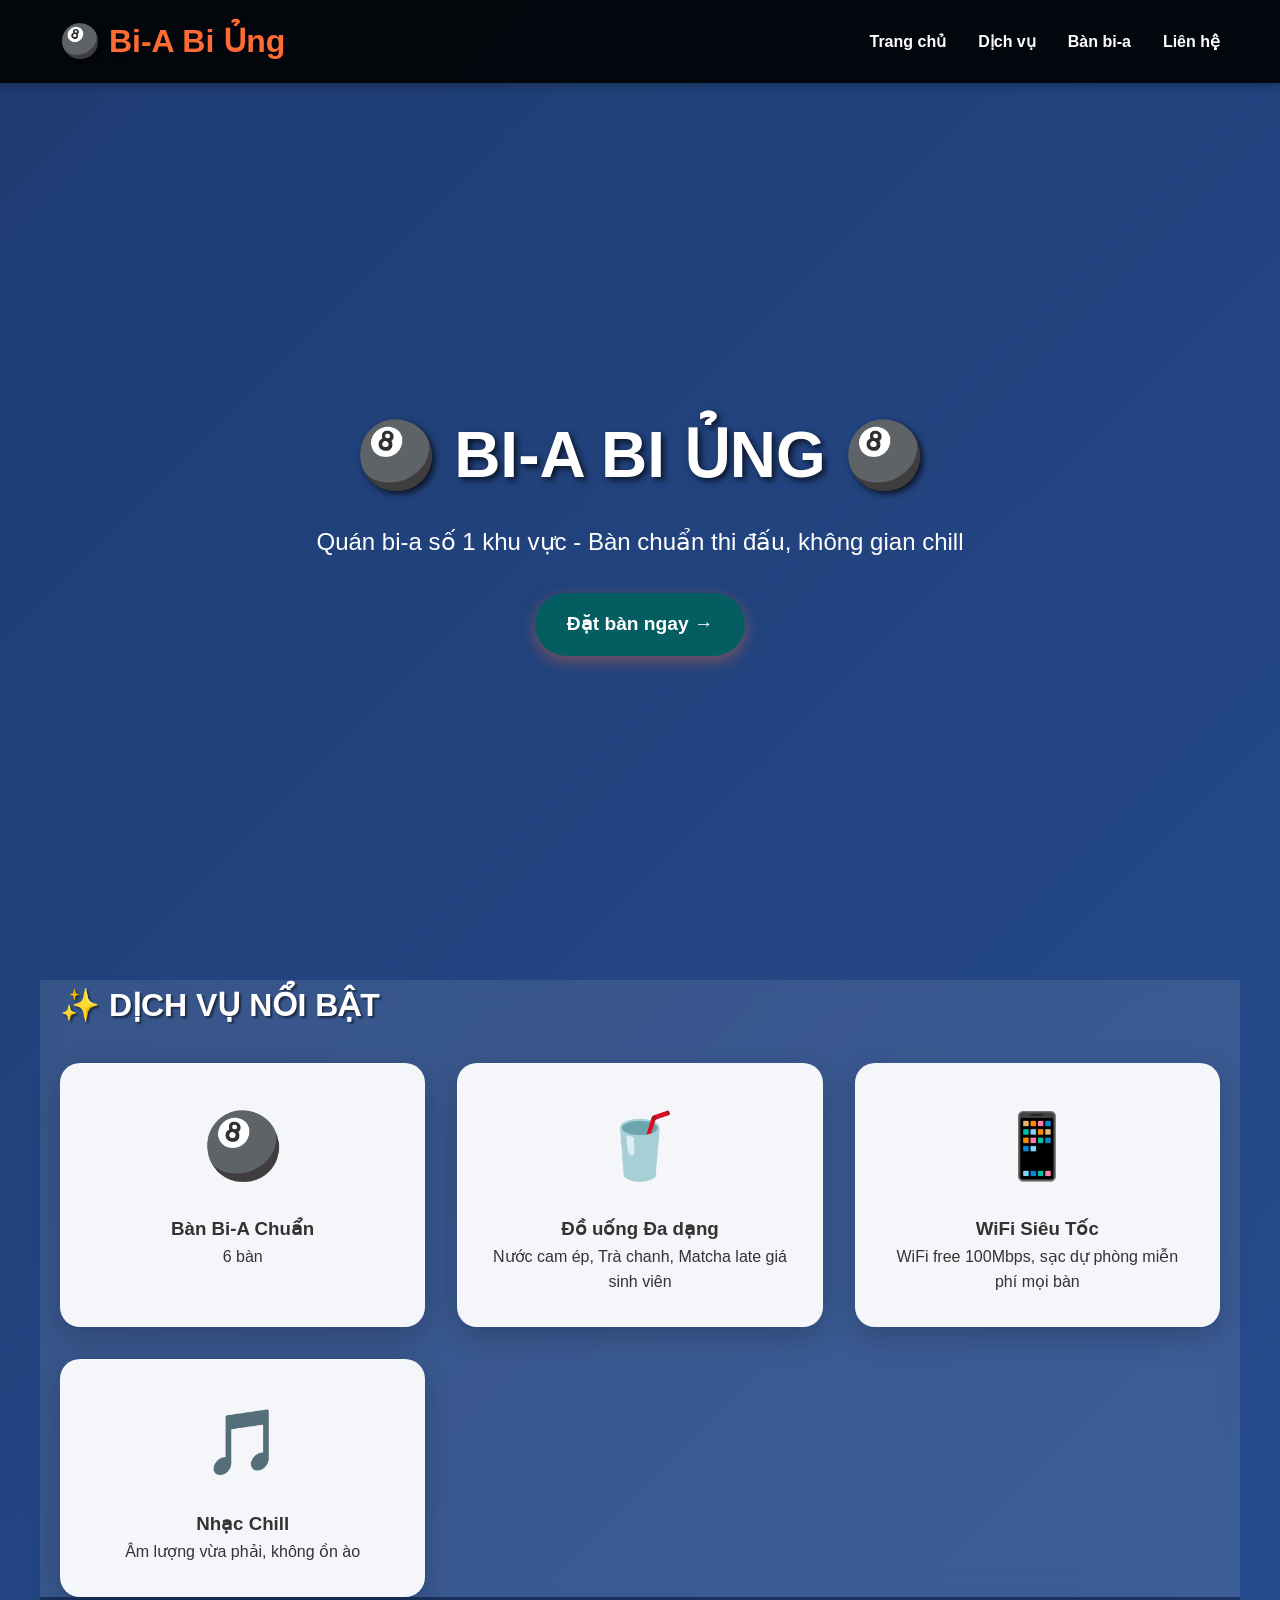
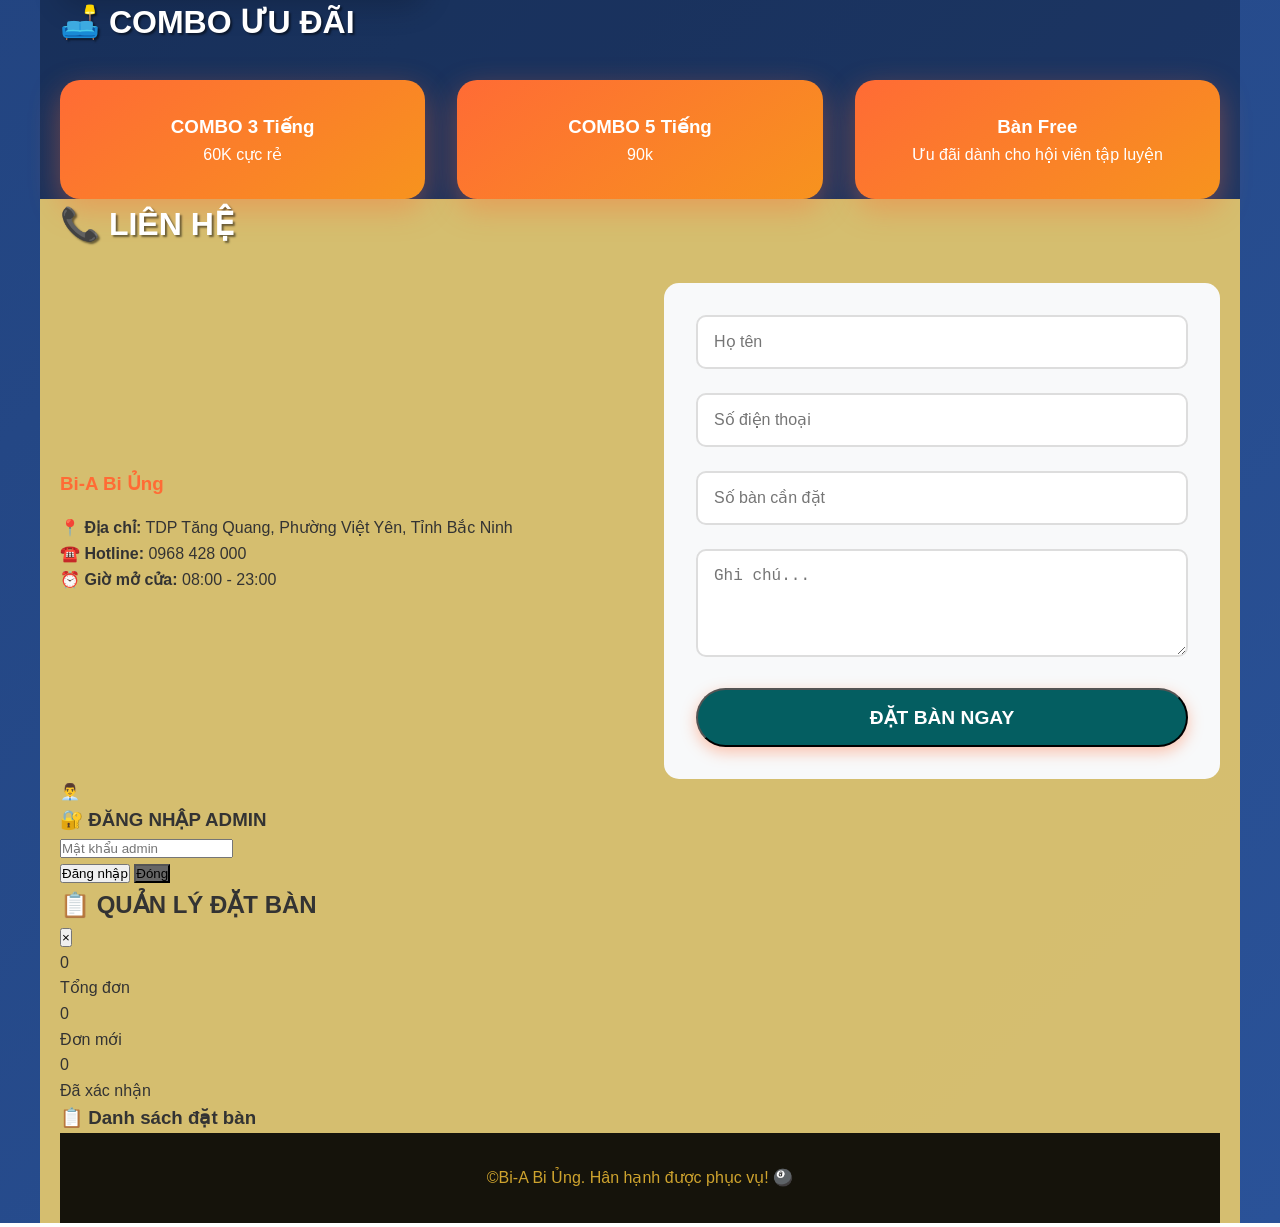
==== index.html @ b72db28a "Rename biabiung.html to index.html" ====
<!DOCTYPE html>
<html lang="vi">
<head>
    <meta charset="UTF-8">
    <meta name="viewport" content="width=device-width, initial-scale=1.0">
    <title>Bi-A Bi Ủng - Quán Bi-A Số 1</title>
    <style>

        * {
            margin: 0;
            padding: 0;
            box-sizing: border-box;
        }

        body {
            font-family: 'Arial', sans-serif;
            line-height: 1.6;
            color: #333;
            background: linear-gradient(135deg, #1e3c72 0%, #2a5298 100%);
            min-height: 100vh;
        }

        .container {
            max-width: 1200px;
            margin: 0 auto;
            padding: 0 20px;
        }

        /* Header */
        header {
            background: rgba(0,0,0,0.9);
            color: white;
            padding: 1rem 0;
            position: fixed;
            width: 100%;
            top: 0;
            z-index: 1000;
            box-shadow: 0 2px 10px rgba(0,0,0,0.3);
        }

        nav {
            display: flex;
            justify-content: space-between;
            align-items: center;
        }

        .logo {
            font-size: 2rem;
            font-weight: bold;
            color: #ff6b35;
            text-shadow: 2px 2px 4px rgba(0,0,0,0.5);
        }

        .nav-links {
            display: flex;
            list-style: none;
            gap: 2rem;
        }

        .nav-links a {
            color: white;
            text-decoration: none;
            font-weight: bold;
            transition: color 0.3s;
        }

        .nav-links a:hover {
            color: #ff6b35;
        }

        /* Hero Section */
        .hero {
            height: 100vh;
            background: url('../IMAGE/BACK3.jpg') center/cover;
            display: flex;
            align-items: center;
            justify-content: center;
            text-align: center;
            color: white;
            margin-top: 80px;
        }

        .hero-content h1 {
            font-size: 4rem;
            margin-bottom: 1rem;
            text-shadow: 3px 3px 6px rgba(0,0,0,0.7);
        }

        .hero-content p {
            font-size: 1.5rem;
            margin-bottom: 2rem;
        }

        .cta-button {
            display: inline-block;
            background: #045e61;
            color: white;
            padding: 1rem 2rem;
            text-decoration: none;
            border-radius: 50px;
            font-weight: bold;
            font-size: 1.2rem;
            transition: all 0.3s;
            box-shadow: 0 5px 15px rgba(255,107,53,0.4);
        }

        .cta-button:hover {
            transform: translateY(-3px);
            box-shadow: 0 8px 25px rgba(255,107,53,0.6);
        }

        /* Section */
        section {
            padding: 80px 0;
        }

        .section-title {
            text-align: dịch vụ;
            font-size: 2rem;
            margin-bottom: 2rem;
            color: white;
            text-shadow: 2px 2px 2px rgba(0,0,0,0.5);
        }

        /* Features */
        .features {
            background: rgba(255,255,255,0.1);
            backdrop-filter: blur(10px);
        }

        .features-grid {
            display: grid;
            grid-template-columns: repeat(auto-fit, minmax(300px, 1fr));
            gap: 2rem;
        }

        .feature-card {
            background: rgba(255,255,255,0.95);
            padding: 2rem;
            border-radius: 20px;
            text-align: center;
            box-shadow: 0 10px 30px rgba(0,0,0,0.2);
            transition: transform 0.3s;
        }

        .feature-card:hover {
            transform: translateY(-10px);
        }

        .feature-icon {
            font-size: 4rem;
            margin-bottom: 1rem;
        }

        /* Bàn bi-a */
        .tables {
            background: rgba(0,0,0,0.3);
        }

        .tables-grid {
            display: grid;
            grid-template-columns: repeat(auto-fit, minmax(250px, 1fr));
            gap: 2rem;
        }

        .table-card {
            background: linear-gradient(145deg, #ff6b35, #f7931e);
            color: white;
            padding: 2rem;
            border-radius: 20px;
            text-align: center;
            box-shadow: 0 10px 30px rgba(255,107,53,0.4);
        }

        /* Contact */
        .contact {
            background: rgba(223, 196, 110, 0.95);
            color: #333;
        }

        .contact-content {
            display: grid;
            grid-template-columns: 1fr 1fr;
            gap: 3rem;
            align-items: center;
        }

        .contact-info h3 {
            color: #ff6b35;
            margin-bottom: 1rem;
        }

        .contact-form {
            background: #f8f9fa;
            padding: 2rem;
            border-radius: 15px;
        }

        .form-group {
            margin-bottom: 1.5rem;
        }

        .form-group input,
        .form-group textarea {
            width: 100%;
            padding: 1rem;
            border: 2px solid #ddd;
            border-radius: 10px;
            font-size: 1rem;
            transition: border-color 0.3s;
        }

        .form-group input:focus,
        .form-group textarea:focus {
            outline: none;
            border-color: #df7b56;
        }

        /* Footer */
        footer {
            background: rgba(0,0,0,0.9);
            color: rgb(206, 163, 46);
            text-align: center;
            padding: 2rem 0;
        }

        /* Responsive */
        @media (max-width: 768px) {
            .nav-links {
                display: none;
            }

            .hero-content h1 {
                font-size: 2.5rem;
            }

            .contact-content {
                grid-template-columns: 1fr;
            }

            .section-title {
                font-size: 2rem;
            }
        }

        /* Animations */
        @keyframes fadeInUp {
            from {
                opacity: 0;
                transform: translateY(30px);
            }
            to {
                opacity: 1;
                transform: translateY(0);
            }
        }

        .animate {
            animation: fadeInUp 0.8s ease forwards;
        }
    </style>
</head>
<body>
    <!-- Header -->
    <header>
        <nav class="container">
            <div class="logo">🎱 Bi-A Bi Ủng</div>
            <ul class="nav-links">
                <li><a href="#home">Trang chủ</a></li>
                <li><a href="#features">Dịch vụ</a></li>
                <li><a href="#tables">Bàn bi-a</a></li>
                <li><a href="#contact">Liên hệ</a></li>
            </ul>
        </nav>
    </header>

    <!-- Hero Section -->
    <section id="home" class="hero">
        <div class="hero-content animate">
            <h1>🎱 BI-A BI ỦNG 🎱</h1>
            <p>Quán bi-a số 1 khu vực - Bàn chuẩn thi đấu, không gian chill</p>
            <a href="#contact" class="cta-button">Đặt bàn ngay →</a>
        </div>
    </section>

    <!-- Features -->
    <section id="features" class="features container">
        <h2 class="section-title animate">✨ DỊCH VỤ NỔI BẬT</h2>
        <div class="features-grid">
            <div class="feature-card animate">
                <div class="feature-icon">🎱</div>
                <h3>Bàn Bi-A Chuẩn</h3>
                <p>6 bàn </p>
            </div>
            <div class="feature-card animate">
                <div class="feature-icon">🥤</div>
                <h3>Đồ uống Đa dạng</h3>
                <p>Nước cam ép, Trà chanh, Matcha late giá sinh viên</p>
            </div>
            <div class="feature-card animate">
                <div class="feature-icon">📱</div>
                <h3>WiFi Siêu Tốc</h3>
                <p>WiFi free 100Mbps, sạc dự phòng miễn phí mọi bàn</p>
            </div>
            <div class="feature-card animate">
                <div class="feature-icon">🎵</div>
                <h3>Nhạc Chill</h3>
                <p>Âm lượng vừa phải, không ồn ào</p>
            </div>
        </div>
    </section>

    <!-- Tables -->
    <section id="tables" class="tables container">
        <h2 class="section-title animate">🛋️ COMBO ƯU ĐÃI </h2>
        <div class="tables-grid">
            <div class="table-card animate">
                <h3>COMBO 3 Tiếng</h3>
                <p>60K cực rẻ</p>
            </div>
            <div class="table-card animate">
                <h3>COMBO 5 Tiếng</h3>
                <p>90k</p>
            </div>
            <div class="table-card animate">
                <h3>Bàn Free</h3>
                <p>Ưu đãi dành cho hội viên tập luyện</p>
            </div>
        </div>
    </section>

    <!-- Contact -->
    <section id="contact" class="contact container">
        <h2 class="section-title animate">📞 LIÊN HỆ</h2>
        <div class="contact-content">
            <div class="contact-info animate">
                <h3>Bi-A Bi Ủng</h3>
                <p><strong>📍 Địa chỉ:</strong> TDP Tăng Quang, Phường Việt Yên, Tỉnh Bắc Ninh</p>
                <p><strong>☎️ Hotline:</strong> 0968 428 000</p>
                <p><strong>⏰ Giờ mở cửa:</strong> 08:00 - 23:00</p>
            </div>
            <form class="contact-form animate">
                <div class="form-group">
                    <input type="text" placeholder="Họ tên" required>
                </div>
                <div class="form-group">
                    <input type="tel" placeholder="Số điện thoại" required>
                </div>
                <div class="form-group">
                    <input type="text" placeholder="Số bàn cần đặt">
                </div>
                <div class="form-group">
                    <textarea rows="4" placeholder="Ghi chú..."></textarea>
                </div>
                <button type="submit" class="cta-button" style="width: 100%;">ĐẶT BÀN NGAY</button>
            </form>
        </div>
  
    <!-- Nút Admin (chỉ chủ quán thấy) -->
    <div class="admin-link" title="Quản lý đặt bàn" onclick="openAdminLogin()">
        👨‍💼
    </div>

    <!-- Admin Login Modal -->
    <div id="adminOverlay" class="admin-overlay" onclick="closeAdminLogin()">
        <div class="admin-modal" onclick="event.stopPropagation()">
            <h3>🔐 ĐĂNG NHẬP ADMIN</h3>
            <input type="password" id="adminPassword" placeholder="Mật khẩu admin">
            <br>
            <button class="admin-btn" onclick="loginAdmin()">Đăng nhập</button>
            <button class="admin-btn" style="background: #666;" onclick="closeAdminLogin()">Đóng</button>
        </div>
    </div>

    <!-- Dashboard Admin -->
    <div id="adminDashboard" class="dashboard">
        <div class="dashboard-header">
            <h2>📋 QUẢN LÝ ĐẶT BÀN</h2>
            <button class="close-dashboard" onclick="closeDashboard()">×</button>
        </div>
        
        <div class="stats">
            <div class="stat-card">
                <div class="stat-number" id="totalBookings">0</div>
                <div>Tổng đơn</div>
            </div>
            <div class="stat-card">
                <div class="stat-number" id="newBookings">0</div>
                <div>Đơn mới</div>
            </div>
            <div class="stat-card">
                <div class="stat-number" id="confirmedBookings">0</div>
                <div>Đã xác nhận</div>
            </div>
        </div>

        <h3>📋 Danh sách đặt bàn</h3>
        <ul id="bookingList" class="booking-list"></ul>
    </div>

    <script>
        // Mật khẩu admin (thay đổi theo ý bạn)
        const ADMIN_PASSWORD = 'bia123biung';
        
        // Lưu trữ bookings (localStorage thay vì database thật)
        let bookings = JSON.parse(localStorage.getItem('biABiUngBookings')) || [];
        let isAdminLoggedIn = false;

        // Form đặt bàn
        document.getElementById('bookingForm').addEventListener('submit', function(e) {
            e.preventDefault();
            
            const booking = {
                id: Date.now(),
                name: document.getElementById('customerName').value,
                phone: document.getElementById('phone').value,
                tableCount: document.getElementById('tableCount').value || 1,
                time: document.getElementById('bookingTime').value,
                notes: document.getElementById('notes').value,
                status: 'new', // new, confirmed, cancelled
                createdAt: new Date().toLocaleString('vi-VN')
            };

            bookings.unshift(booking); // Thêm vào đầu danh sách
            localStorage.setItem('biABiUngBookings', JSON.stringify(bookings));
            
            // Thông báo thành công
            alert(`✅ ĐẶT BÀN THÀNH CÔNG!\n\n👤 ${booking.name}\n📞 ${booking.phone}\n🕒 ${new Date(booking.time).toLocaleString('vi-VN')}\n\nChúng tôi sẽ gọi xác nhận trong 5 phút!`);
            
            this.reset();
            updateDashboard(); // Cập nhật dashboard nếu admin đang mở
        });

        // Admin functions
        function openAdminLogin() {
            document.getElementById('adminOverlay').style.display = 'flex';
        }

        function closeAdminLogin() {
            document.getElementById('adminOverlay').style.display = 'none';
            document.getElementById('adminPassword').value = '';
        }

        function loginAdmin() {
            const password = document.getElementById('adminPassword').value;
            if (password === ADMIN_PASSWORD) {
                isAdminLoggedIn = true;
                closeAdminLogin();
                document.getElementById('adminDashboard').classList.add('active');
                updateDashboard();
            } else {
                alert('❌ Mật khẩu sai!');
            }
        }

        function closeDashboard() {
            document.getElementById('adminDashboard').classList.remove('active');
        }

        function updateDashboard() {
            const bookingList = document.getElementById('bookingList');
            const total = bookings.length;
            const newBookings = bookings.filter(b => b.status === 'new').length;
            const confirmed = bookings.filter(b => b.status === 'confirmed').length;

            document.getElementById('totalBookings').textContent = total;
            document.getElementById('newBookings').textContent = newBookings;
            document.getElementById('confirmedBookings').textContent = confirmed;

            bookingList.innerHTML = '';
            bookings.forEach(booking => {
                const li = document.createElement('li');
                li.className = `booking-item ${booking.status === 'new' ? 'new' : ''}`;
                li.innerHTML = `
                    <div class="booking-name">${booking.name}</div>
                    <div class="booking-details">
                        📞 ${booking.phone} | Bàn: ${booking.tableCount}<br>
                        📝 ${booking.notes || 'Không ghi chú'}
                    </div>
                    <div class="booking-time">🕒 ${new Date(booking.time).toLocaleString('vi-VN')}</div>
                    <div class="booking-time">${booking.createdAt} | ${booking.status.toUpperCase()}</div>
                    <div class="action-buttons">
                        ${booking.status !== 'confirmed' ? 
                            `<button class="btn-success" onclick="confirmBooking(${booking.id})">✅ Xác nhận</button>` : 
                            `<span style="color:#00d4aa">✓ Đã xác nhận</span>`
                        }
                        <button class="btn-danger" onclick="cancelBooking(${booking.id})">❌ Hủy</button>
                        <button class="btn-success" style="background:#4ecdc4;" onclick="callCustomer('${booking.phone}')">📞 Gọi</button>
                    </div>
                `;
                bookingList.appendChild(li);
            });
        }

        function confirmBooking(id) {
            const booking = bookings.find(b => b.id === id);
            if (booking) {
                booking.status = 'confirmed';
                localStorage.setItem('biABiUngBookings', JSON.stringify(bookings));
                updateDashboard();
            }
        }

        function cancelBooking(id) {
            if (confirm('Xóa đơn đặt bàn này?')) {
                bookings = bookings.filter(b => b.id !== id);
                localStorage.setItem('biABiUngBookings', JSON.stringify(bookings));
                updateDashboard();
            }
        }

        function callCustomer(phone) {
            window.open(`tel:${phone}`);
        }

        // Đặt thời gian mặc định cho form
        document.getElementById('bookingTime').valueAsDate = new Date(new Date().getTime() + 60*60*1000);

        // Auto update dashboard mỗi 10s khi admin đang mở
        setInterval(() => {
            if (document.getElementById('adminDashboard').classList.contains('active')) {
                updateDashboard();
            }
        }, 10000);

        // Smooth scroll (giữ nguyên)
        document.querySelectorAll('a[href^="#"]').forEach(anchor => {
            anchor.addEventListener('click', function (e) {
                e.preventDefault();
                document.querySelector(this.getAttribute('href')).scrollIntoView({
                    behavior: 'smooth'
                });
            });
        });
    </script>
</body>
</html>
    <!-- Footer -->
    <footer>
        <div class="container">
            <p>&copy;Bi-A Bi Ủng. Hân hạnh được phục vụ! 🎱</p>
        </div>
    </footer>

    <script>
        // Smooth scrolling
        document.querySelectorAll('a[href^="#"]').forEach(anchor => {
            anchor.addEventListener('click', function (e) {
                e.preventDefault();
                document.querySelector(this.getAttribute('href')).scrollIntoView({
                    behavior: 'smooth'
                });
            });
        });

        // Animate on scroll
        const observer = new IntersectionObserver((entries) => {
            entries.forEach(entry => {
                if (entry.isIntersecting) {
                    entry.target.style.animationDelay = '0.2s';
                    entry.target.classList.add('animate');
                }
            });
        });

        document.querySelectorAll('.animate').forEach(el => {
            observer.observe(el);
        });

        // Form submission
        document.querySelector('.contact-form').addEventListener('submit', function(e) {
            e.preventDefault();
            alert('🎉 Cảm ơn bạn đã đặt bàn! Chúng tôi sẽ liên hệ ngay!');
            this.reset();
        });
    </script>
</body>
</html>
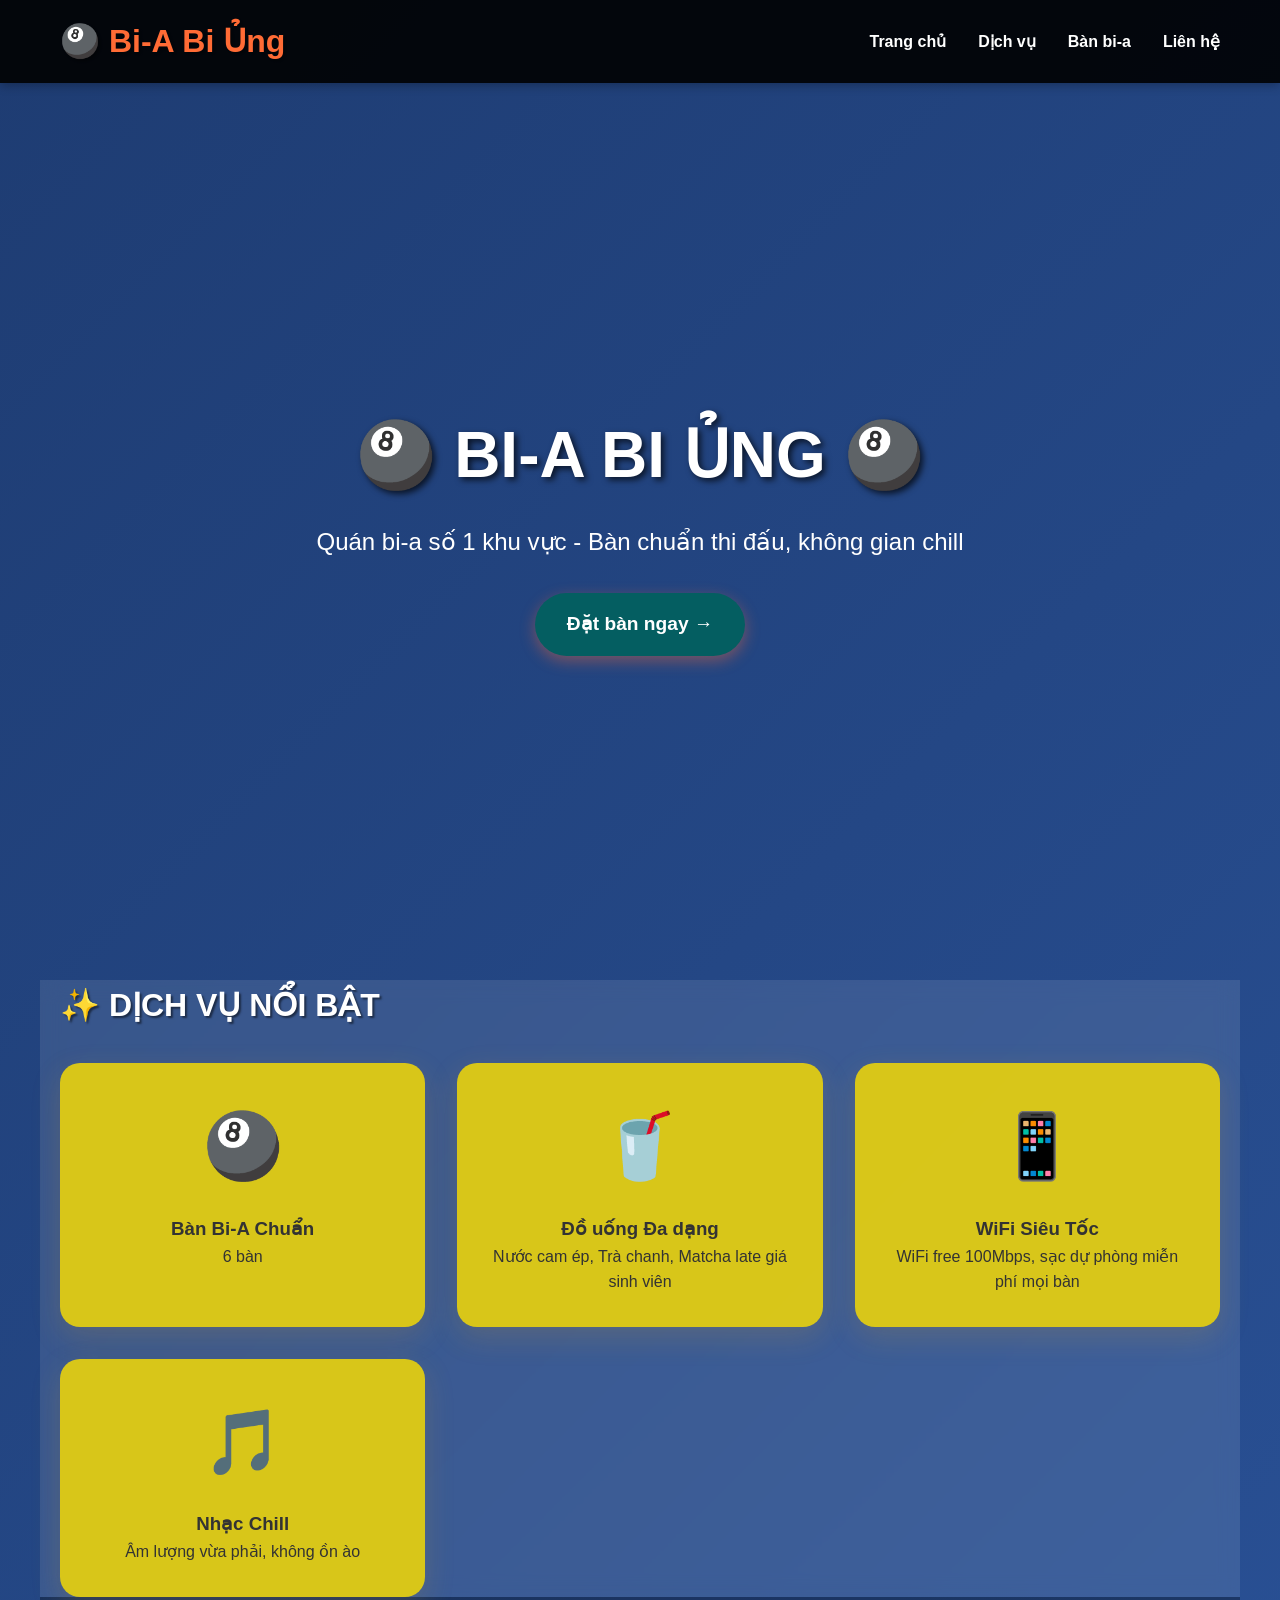
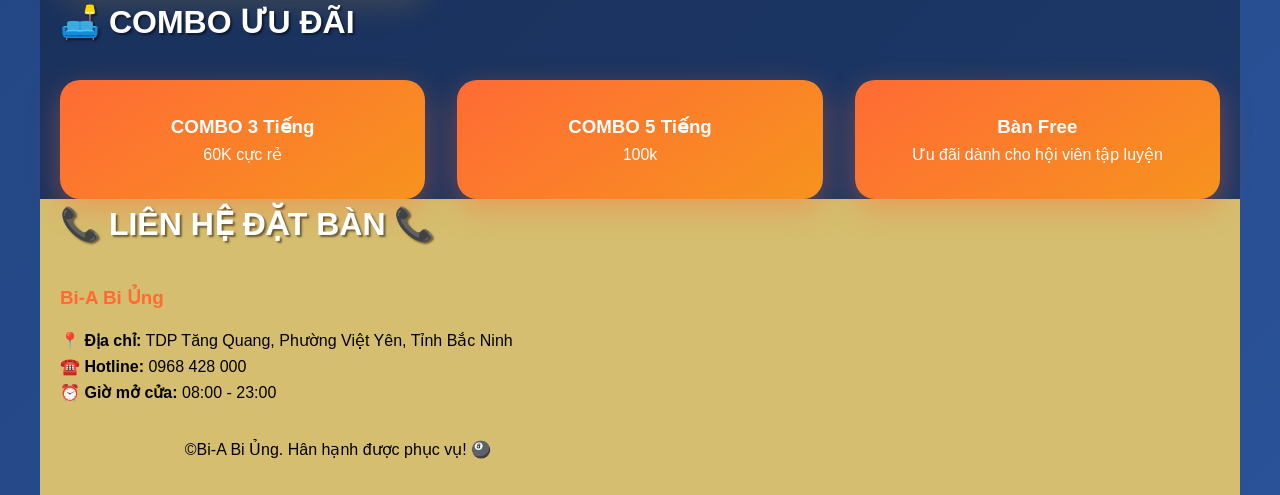
==== commit 06f83fb7: "Update index.html" ====
--- a/index.html
+++ b/index.html
@@ -135,11 +135,11 @@
         }
 
         .feature-card {
-            background: rgba(255,255,255,0.95);
+            background: rgba(226, 205, 19, 0.95);
             padding: 2rem;
             border-radius: 20px;
             text-align: center;
-            box-shadow: 0 10px 30px rgba(0,0,0,0.2);
+            box-shadow: 0 10px 30px rgba(206, 150, 46, 0.2);
             transition: transform 0.3s;
         }
 
@@ -175,7 +175,7 @@
         /* Contact */
         .contact {
             background: rgba(223, 196, 110, 0.95);
-            color: #333;
+            color: #000000;
         }
 
         .contact-content {
@@ -218,8 +218,7 @@
 
         /* Footer */
         footer {
-            background: rgba(0,0,0,0.9);
-            color: rgb(206, 163, 46);
+            color: rgb(0, 0, 0);
             text-align: center;
             padding: 2rem 0;
         }
@@ -320,7 +319,7 @@
             </div>
             <div class="table-card animate">
                 <h3>COMBO 5 Tiếng</h3>
-                <p>90k</p>
+                <p>100k</p>
             </div>
             <div class="table-card animate">
                 <h3>Bàn Free</h3>
@@ -331,210 +330,14 @@
 
     <!-- Contact -->
     <section id="contact" class="contact container">
-        <h2 class="section-title animate">📞 LIÊN HỆ</h2>
+        <h2 class="section-title animate">📞 LIÊN HỆ ĐẶT BÀN 📞 </h2>
         <div class="contact-content">
             <div class="contact-info animate">
                 <h3>Bi-A Bi Ủng</h3>
                 <p><strong>📍 Địa chỉ:</strong> TDP Tăng Quang, Phường Việt Yên, Tỉnh Bắc Ninh</p>
                 <p><strong>☎️ Hotline:</strong> 0968 428 000</p>
                 <p><strong>⏰ Giờ mở cửa:</strong> 08:00 - 23:00</p>
-            </div>
-            <form class="contact-form animate">
-                <div class="form-group">
-                    <input type="text" placeholder="Họ tên" required>
-                </div>
-                <div class="form-group">
-                    <input type="tel" placeholder="Số điện thoại" required>
-                </div>
-                <div class="form-group">
-                    <input type="text" placeholder="Số bàn cần đặt">
-                </div>
-                <div class="form-group">
-                    <textarea rows="4" placeholder="Ghi chú..."></textarea>
-                </div>
-                <button type="submit" class="cta-button" style="width: 100%;">ĐẶT BÀN NGAY</button>
-            </form>
-        </div>
-  
-    <!-- Nút Admin (chỉ chủ quán thấy) -->
-    <div class="admin-link" title="Quản lý đặt bàn" onclick="openAdminLogin()">
-        👨‍💼
-    </div>
-
-    <!-- Admin Login Modal -->
-    <div id="adminOverlay" class="admin-overlay" onclick="closeAdminLogin()">
-        <div class="admin-modal" onclick="event.stopPropagation()">
-            <h3>🔐 ĐĂNG NHẬP ADMIN</h3>
-            <input type="password" id="adminPassword" placeholder="Mật khẩu admin">
-            <br>
-            <button class="admin-btn" onclick="loginAdmin()">Đăng nhập</button>
-            <button class="admin-btn" style="background: #666;" onclick="closeAdminLogin()">Đóng</button>
-        </div>
-    </div>
-
-    <!-- Dashboard Admin -->
-    <div id="adminDashboard" class="dashboard">
-        <div class="dashboard-header">
-            <h2>📋 QUẢN LÝ ĐẶT BÀN</h2>
-            <button class="close-dashboard" onclick="closeDashboard()">×</button>
-        </div>
-        
-        <div class="stats">
-            <div class="stat-card">
-                <div class="stat-number" id="totalBookings">0</div>
-                <div>Tổng đơn</div>
-            </div>
-            <div class="stat-card">
-                <div class="stat-number" id="newBookings">0</div>
-                <div>Đơn mới</div>
-            </div>
-            <div class="stat-card">
-                <div class="stat-number" id="confirmedBookings">0</div>
-                <div>Đã xác nhận</div>
-            </div>
-        </div>
-
-        <h3>📋 Danh sách đặt bàn</h3>
-        <ul id="bookingList" class="booking-list"></ul>
-    </div>
-
-    <script>
-        // Mật khẩu admin (thay đổi theo ý bạn)
-        const ADMIN_PASSWORD = 'bia123biung';
-        
-        // Lưu trữ bookings (localStorage thay vì database thật)
-        let bookings = JSON.parse(localStorage.getItem('biABiUngBookings')) || [];
-        let isAdminLoggedIn = false;
-
-        // Form đặt bàn
-        document.getElementById('bookingForm').addEventListener('submit', function(e) {
-            e.preventDefault();
             
-            const booking = {
-                id: Date.now(),
-                name: document.getElementById('customerName').value,
-                phone: document.getElementById('phone').value,
-                tableCount: document.getElementById('tableCount').value || 1,
-                time: document.getElementById('bookingTime').value,
-                notes: document.getElementById('notes').value,
-                status: 'new', // new, confirmed, cancelled
-                createdAt: new Date().toLocaleString('vi-VN')
-            };
-
-            bookings.unshift(booking); // Thêm vào đầu danh sách
-            localStorage.setItem('biABiUngBookings', JSON.stringify(bookings));
-            
-            // Thông báo thành công
-            alert(`✅ ĐẶT BÀN THÀNH CÔNG!\n\n👤 ${booking.name}\n📞 ${booking.phone}\n🕒 ${new Date(booking.time).toLocaleString('vi-VN')}\n\nChúng tôi sẽ gọi xác nhận trong 5 phút!`);
-            
-            this.reset();
-            updateDashboard(); // Cập nhật dashboard nếu admin đang mở
-        });
-
-        // Admin functions
-        function openAdminLogin() {
-            document.getElementById('adminOverlay').style.display = 'flex';
-        }
-
-        function closeAdminLogin() {
-            document.getElementById('adminOverlay').style.display = 'none';
-            document.getElementById('adminPassword').value = '';
-        }
-
-        function loginAdmin() {
-            const password = document.getElementById('adminPassword').value;
-            if (password === ADMIN_PASSWORD) {
-                isAdminLoggedIn = true;
-                closeAdminLogin();
-                document.getElementById('adminDashboard').classList.add('active');
-                updateDashboard();
-            } else {
-                alert('❌ Mật khẩu sai!');
-            }
-        }
-
-        function closeDashboard() {
-            document.getElementById('adminDashboard').classList.remove('active');
-        }
-
-        function updateDashboard() {
-            const bookingList = document.getElementById('bookingList');
-            const total = bookings.length;
-            const newBookings = bookings.filter(b => b.status === 'new').length;
-            const confirmed = bookings.filter(b => b.status === 'confirmed').length;
-
-            document.getElementById('totalBookings').textContent = total;
-            document.getElementById('newBookings').textContent = newBookings;
-            document.getElementById('confirmedBookings').textContent = confirmed;
-
-            bookingList.innerHTML = '';
-            bookings.forEach(booking => {
-                const li = document.createElement('li');
-                li.className = `booking-item ${booking.status === 'new' ? 'new' : ''}`;
-                li.innerHTML = `
-                    <div class="booking-name">${booking.name}</div>
-                    <div class="booking-details">
-                        📞 ${booking.phone} | Bàn: ${booking.tableCount}<br>
-                        📝 ${booking.notes || 'Không ghi chú'}
-                    </div>
-                    <div class="booking-time">🕒 ${new Date(booking.time).toLocaleString('vi-VN')}</div>
-                    <div class="booking-time">${booking.createdAt} | ${booking.status.toUpperCase()}</div>
-                    <div class="action-buttons">
-                        ${booking.status !== 'confirmed' ? 
-                            `<button class="btn-success" onclick="confirmBooking(${booking.id})">✅ Xác nhận</button>` : 
-                            `<span style="color:#00d4aa">✓ Đã xác nhận</span>`
-                        }
-                        <button class="btn-danger" onclick="cancelBooking(${booking.id})">❌ Hủy</button>
-                        <button class="btn-success" style="background:#4ecdc4;" onclick="callCustomer('${booking.phone}')">📞 Gọi</button>
-                    </div>
-                `;
-                bookingList.appendChild(li);
-            });
-        }
-
-        function confirmBooking(id) {
-            const booking = bookings.find(b => b.id === id);
-            if (booking) {
-                booking.status = 'confirmed';
-                localStorage.setItem('biABiUngBookings', JSON.stringify(bookings));
-                updateDashboard();
-            }
-        }
-
-        function cancelBooking(id) {
-            if (confirm('Xóa đơn đặt bàn này?')) {
-                bookings = bookings.filter(b => b.id !== id);
-                localStorage.setItem('biABiUngBookings', JSON.stringify(bookings));
-                updateDashboard();
-            }
-        }
-
-        function callCustomer(phone) {
-            window.open(`tel:${phone}`);
-        }
-
-        // Đặt thời gian mặc định cho form
-        document.getElementById('bookingTime').valueAsDate = new Date(new Date().getTime() + 60*60*1000);
-
-        // Auto update dashboard mỗi 10s khi admin đang mở
-        setInterval(() => {
-            if (document.getElementById('adminDashboard').classList.contains('active')) {
-                updateDashboard();
-            }
-        }, 10000);
-
-        // Smooth scroll (giữ nguyên)
-        document.querySelectorAll('a[href^="#"]').forEach(anchor => {
-            anchor.addEventListener('click', function (e) {
-                e.preventDefault();
-                document.querySelector(this.getAttribute('href')).scrollIntoView({
-                    behavior: 'smooth'
-                });
-            });
-        });
-    </script>
-</body>
-</html>
     <!-- Footer -->
     <footer>
         <div class="container">
@@ -553,26 +356,6 @@
             });
         });
 
-        // Animate on scroll
-        const observer = new IntersectionObserver((entries) => {
-            entries.forEach(entry => {
-                if (entry.isIntersecting) {
-                    entry.target.style.animationDelay = '0.2s';
-                    entry.target.classList.add('animate');
-                }
-            });
-        });
-
-        document.querySelectorAll('.animate').forEach(el => {
-            observer.observe(el);
-        });
-
-        // Form submission
-        document.querySelector('.contact-form').addEventListener('submit', function(e) {
-            e.preventDefault();
-            alert('🎉 Cảm ơn bạn đã đặt bàn! Chúng tôi sẽ liên hệ ngay!');
-            this.reset();
-        });
     </script>
 </body>
 </html>
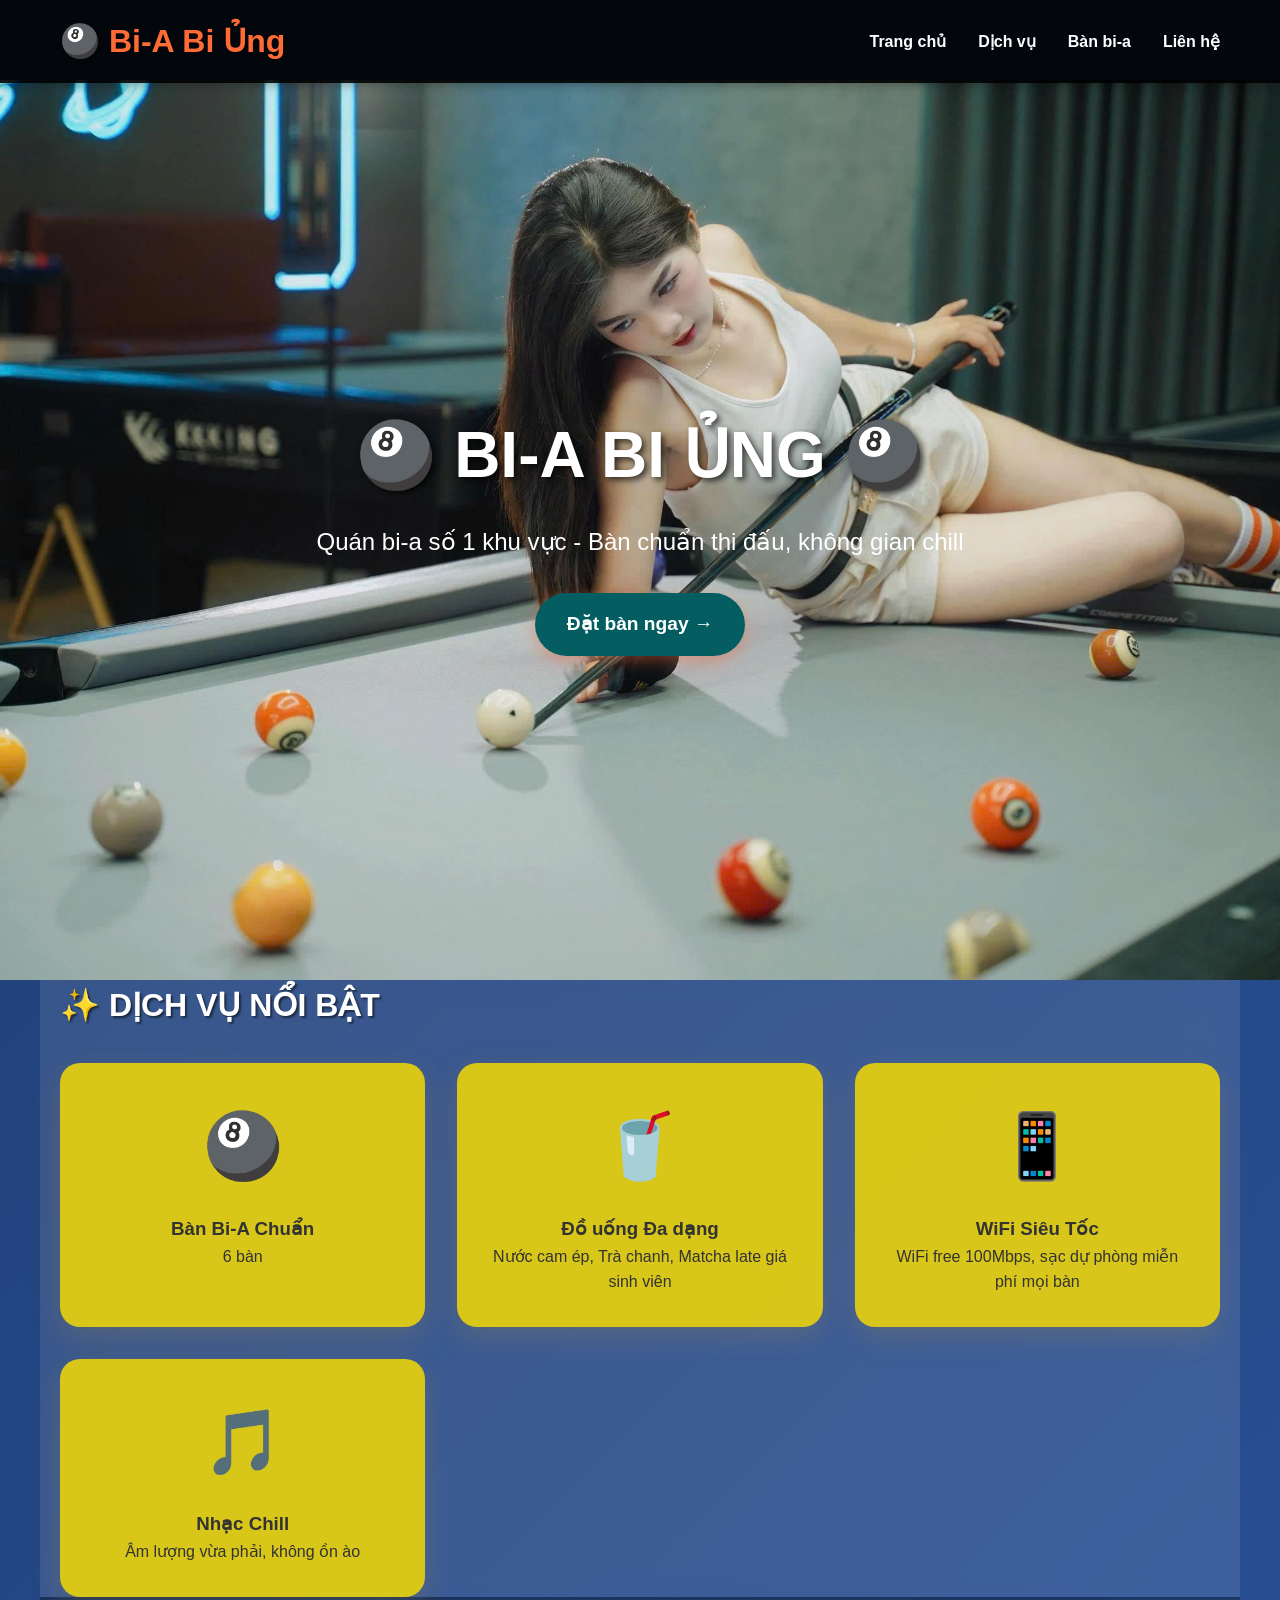
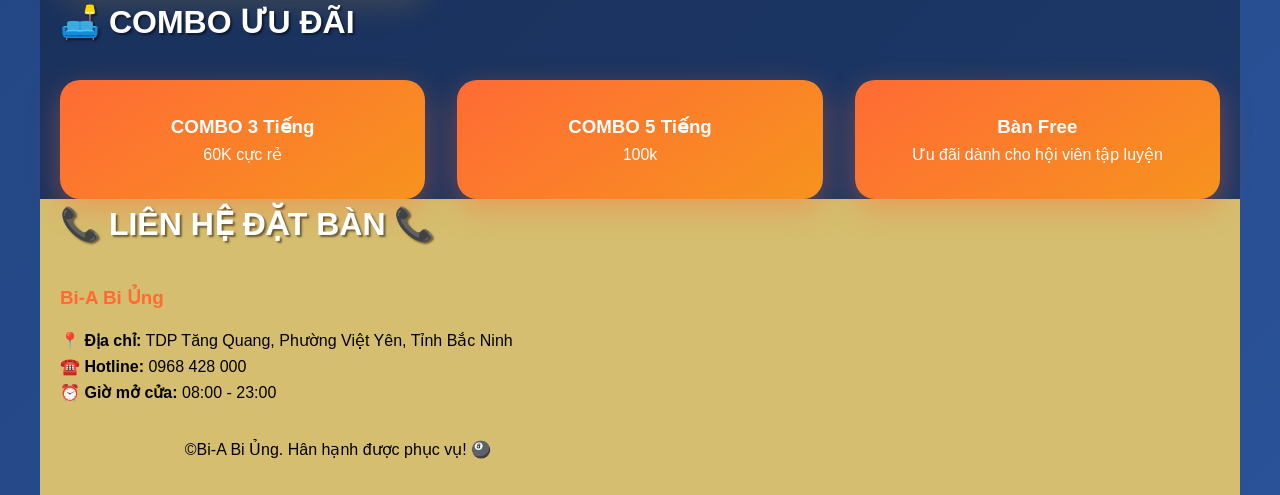
==== commit 086771cf: "Update index.html" ====
--- a/index.html
+++ b/index.html
@@ -71,7 +71,7 @@
         /* Hero Section */
         .hero {
             height: 100vh;
-            background: url('../IMAGE/BACK3.jpg') center/cover;
+            background: url('../BACK3.jpg') center/cover;
             display: flex;
             align-items: center;
             justify-content: center;
